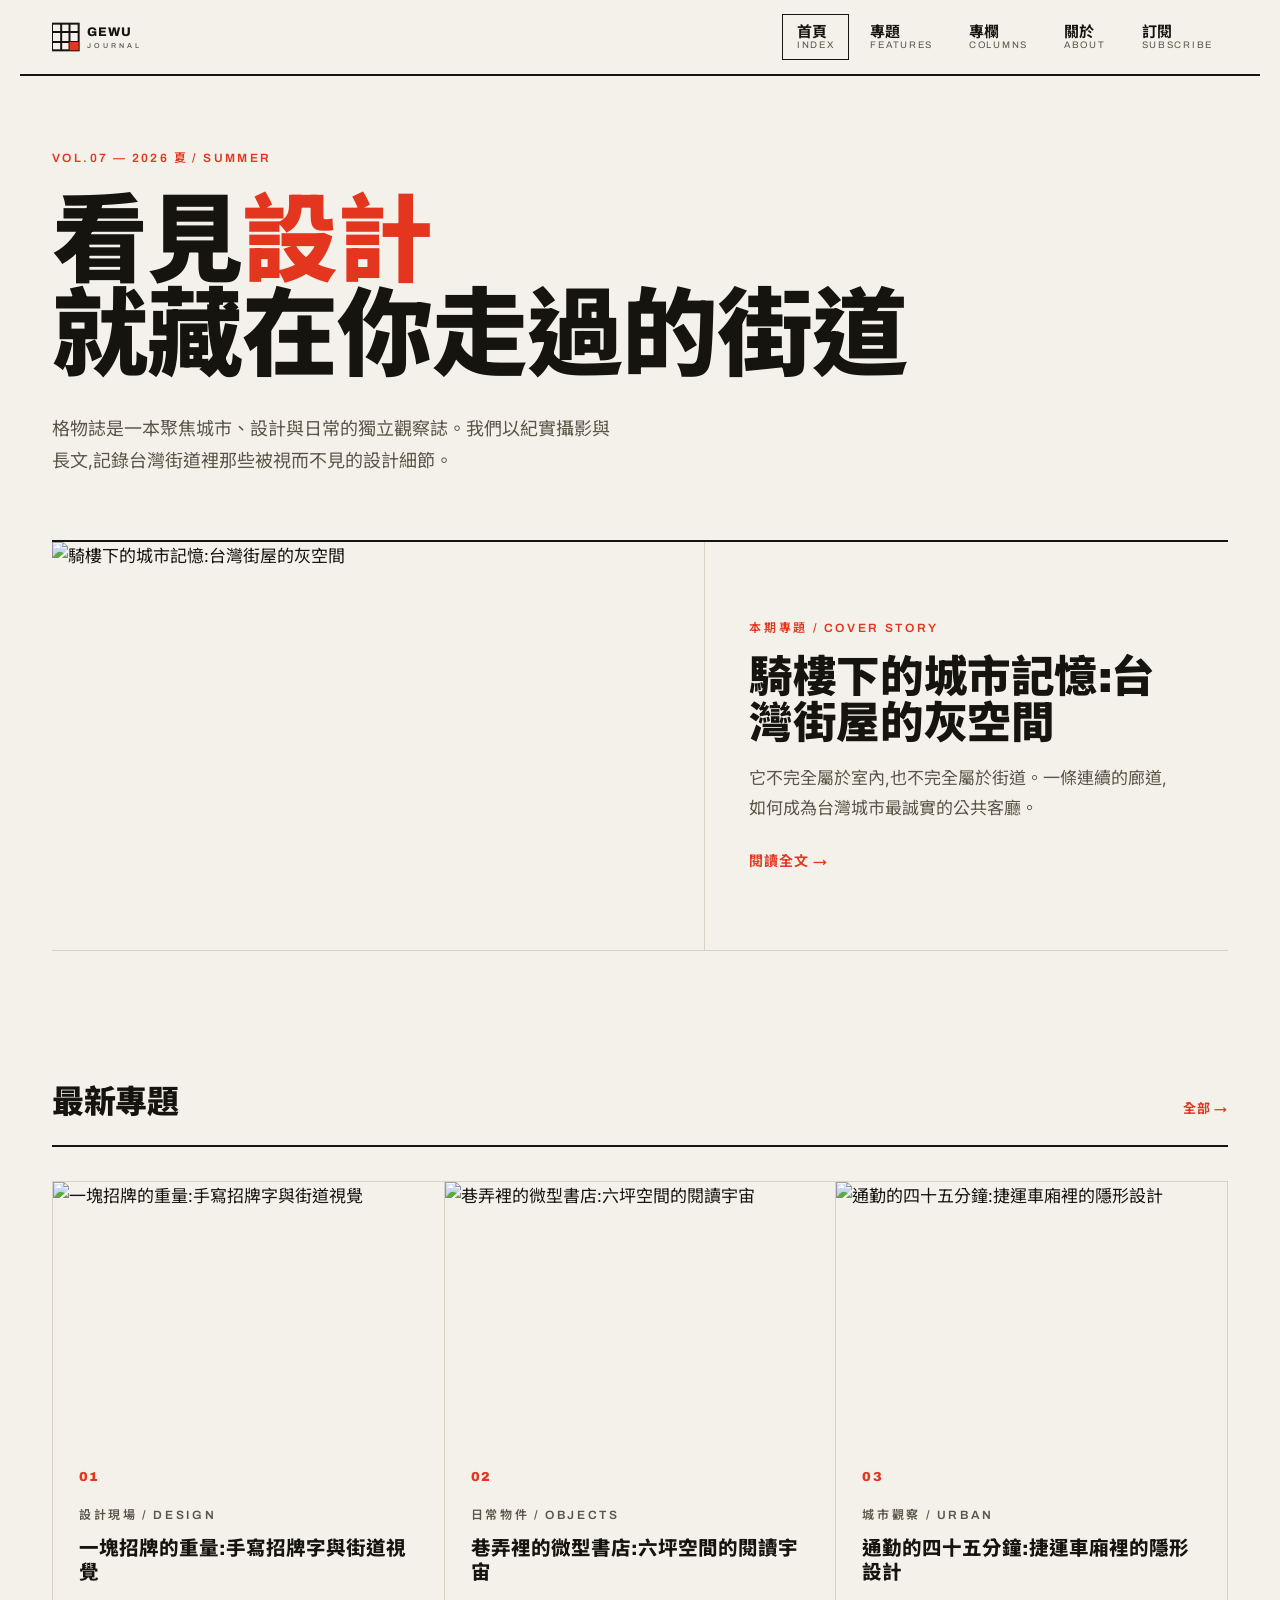
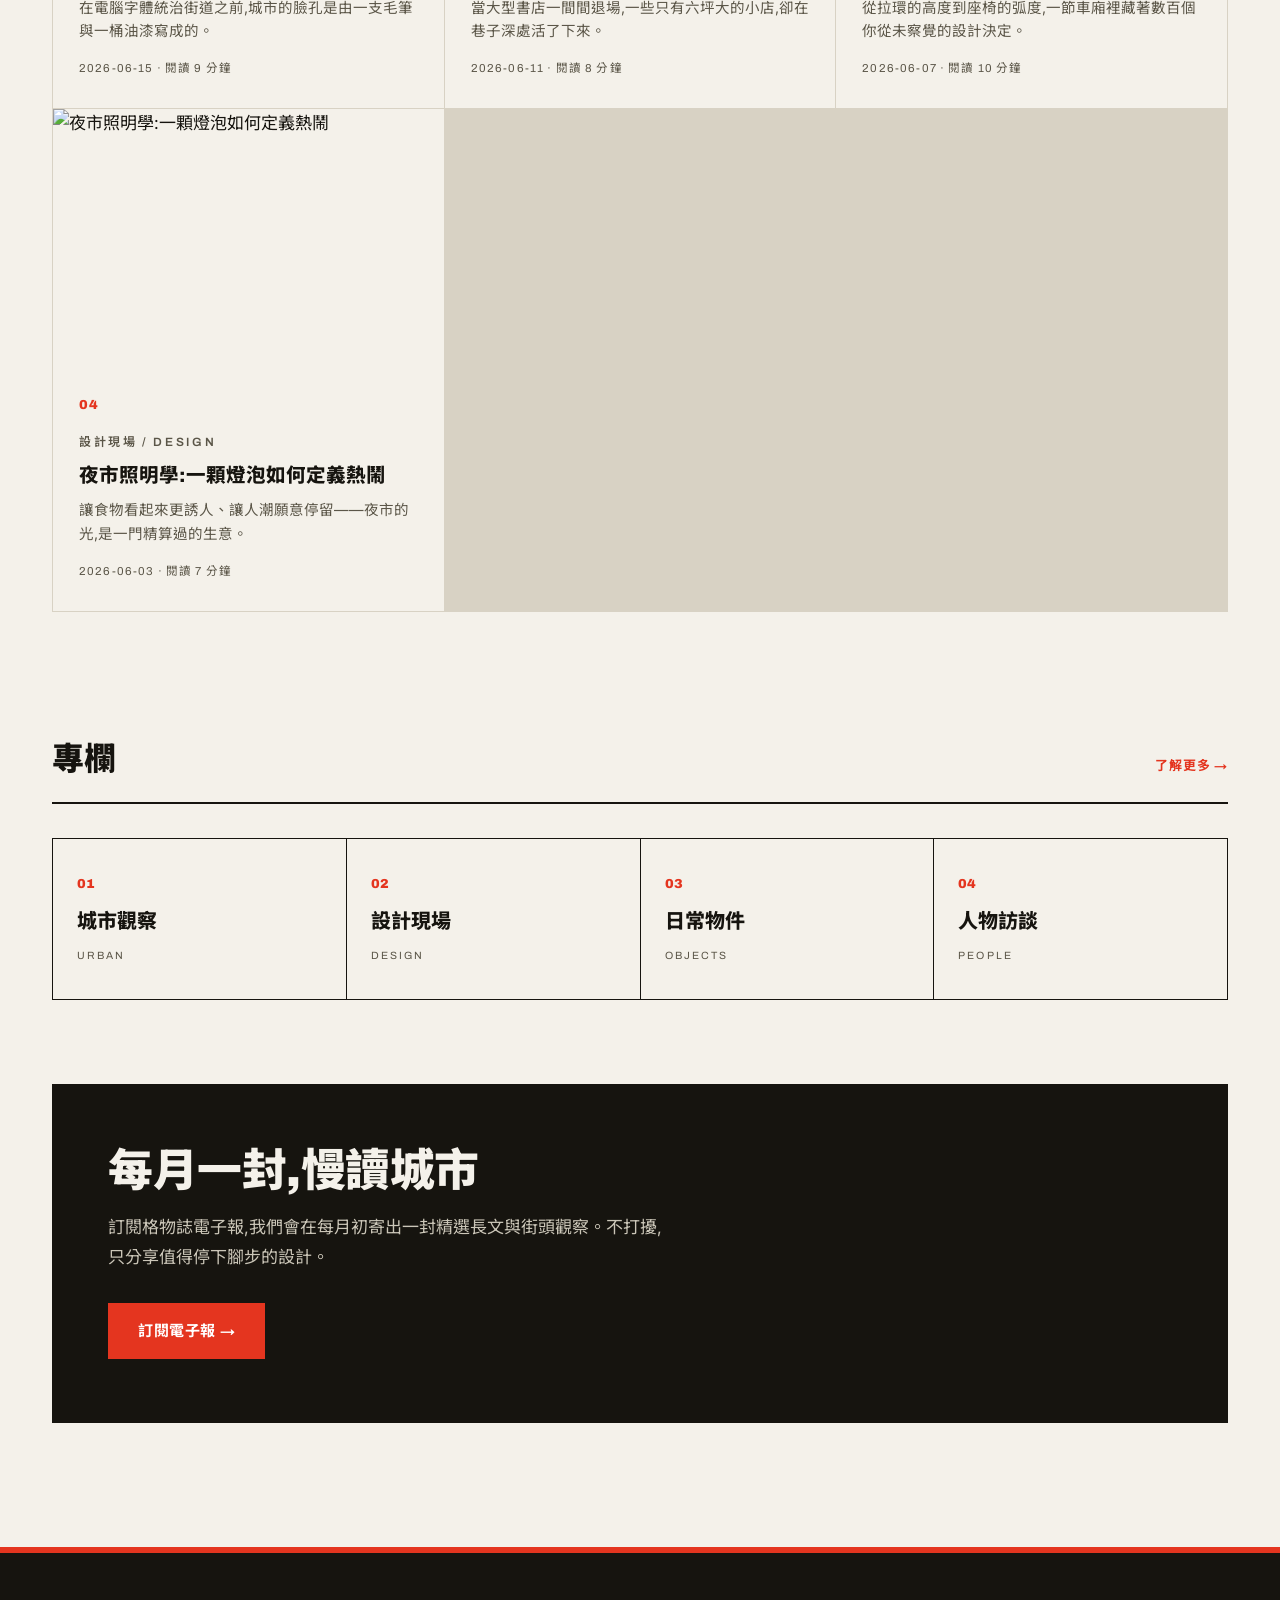
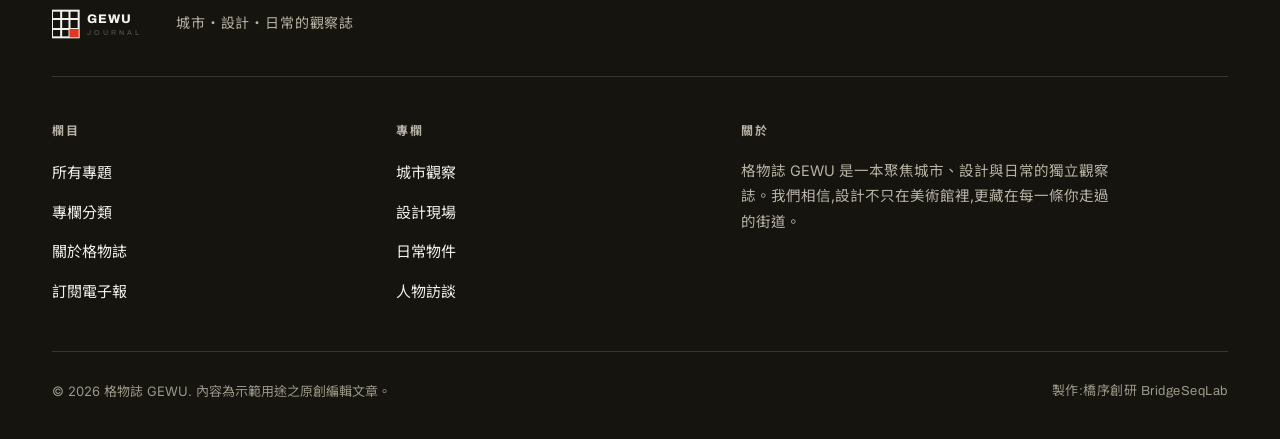
==== index.html @ 6f146cea "init: 格物誌 GEWU 預覽站 (Swiss editorial, 10 pages + SEO)" ====
<!DOCTYPE html>
<html lang="zh-Hant">
<head>
<meta charset="UTF-8">
<meta name="viewport" content="width=device-width, initial-scale=1">
<title>格物誌 GEWU — 城市・設計・日常的觀察誌</title>
<meta name="description" content="格物誌 GEWU 是一本聚焦城市、設計與日常的繁體中文獨立觀察誌,以紀實攝影與長文書寫,記錄台灣街道裡被忽略的設計細節。">
<meta name="keywords" content="格物誌,城市觀察,設計,獨立刊物,紀實攝影,台灣設計,日常美學,街道">
<meta name="author" content="格物誌 GEWU">
<link rel="canonical" href="https://izzo24.github.io/gewu-journal/">
<meta name="robots" content="index, follow">
<meta property="og:site_name" content="格物誌 GEWU">
<meta property="og:locale" content="zh_TW">
<meta property="og:type" content="website">
<meta property="og:title" content="格物誌 GEWU — 城市・設計・日常的觀察誌">
<meta property="og:description" content="格物誌 GEWU 是一本聚焦城市、設計與日常的繁體中文獨立觀察誌,以紀實攝影與長文書寫,記錄台灣街道裡被忽略的設計細節。">
<meta property="og:url" content="https://izzo24.github.io/gewu-journal/">
<meta property="og:image" content="https://izzo24.github.io/gewu-journal/images/hero-qilou.webp">
<meta name="twitter:card" content="summary_large_image">
<meta name="twitter:title" content="格物誌 GEWU — 城市・設計・日常的觀察誌">
<meta name="twitter:description" content="格物誌 GEWU 是一本聚焦城市、設計與日常的繁體中文獨立觀察誌,以紀實攝影與長文書寫,記錄台灣街道裡被忽略的設計細節。">
<meta name="twitter:image" content="https://izzo24.github.io/gewu-journal/images/hero-qilou.webp">
<meta name="theme-color" content="#16140F">
<link rel="icon" href="./images/favicon.svg" type="image/svg+xml">
<link rel="preconnect" href="https://fonts.googleapis.com">
<link rel="preconnect" href="https://fonts.gstatic.com" crossorigin>
<link href="https://fonts.googleapis.com/css2?family=Archivo:wght@400;500;600;800;900&family=Inter:wght@400;500;600&family=Noto+Sans+TC:wght@400;500;700;900&display=swap" rel="stylesheet">
<link rel="stylesheet" href="./css/style.css">
<script type="application/ld+json">{"@context": "https://schema.org", "@type": "NewsMediaOrganization", "name": "格物誌 GEWU", "url": "https://izzo24.github.io/gewu-journal/", "logo": "https://izzo24.github.io/gewu-journal/images/favicon.svg", "description": "格物誌 GEWU 是一本聚焦城市、設計與日常的繁體中文獨立觀察誌,以紀實攝影與長文書寫,記錄台灣街道裡被忽略的設計細節。", "inLanguage": "zh-Hant", "sameAs": []}</script>
<script type="application/ld+json">{"@context": "https://schema.org", "@type": "WebSite", "name": "格物誌 GEWU", "url": "https://izzo24.github.io/gewu-journal/", "inLanguage": "zh-Hant", "description": "格物誌 GEWU 是一本聚焦城市、設計與日常的繁體中文獨立觀察誌,以紀實攝影與長文書寫,記錄台灣街道裡被忽略的設計細節。", "publisher": {"@type": "Organization", "name": "格物誌 GEWU"}}</script>
</head>
<body>
<header class="site-head"><div class="wrap head-inner"><a class="brand" href="./index.html" aria-label="格物誌 GEWU 首頁"><svg class="logo-mark" viewBox="0 0 120 36" role="img" aria-label="格物誌 GEWU" xmlns="http://www.w3.org/2000/svg"><rect x="0" y="2" width="32" height="32" fill="none" stroke="currentColor" stroke-width="2.4"/><line x1="0" y1="12" x2="32" y2="12" stroke="currentColor" stroke-width="2.4"/><line x1="0" y1="24" x2="32" y2="24" stroke="currentColor" stroke-width="2.4"/><line x1="11" y1="2" x2="11" y2="34" stroke="currentColor" stroke-width="2.4"/><line x1="21" y1="2" x2="21" y2="34" stroke="currentColor" stroke-width="2.4"/><rect x="21" y="24" width="11" height="10" fill="var(--red)"/><text x="42" y="17" font-family="Archivo, sans-serif" font-weight="800" font-size="15" letter-spacing="1" fill="currentColor">GEWU</text><text x="42" y="31" font-family="Archivo, sans-serif" font-weight="500" font-size="8.5" letter-spacing="3.5" fill="var(--ink-soft)">JOURNAL</text></svg></a><button class="nav-toggle" aria-label="開啟選單" aria-expanded="false"><span></span><span></span><span></span></button><nav class="site-nav" aria-label="主選單"><ul><li><a href="./index.html" class="active"><span class="nav-zh">首頁</span><span class="nav-en">Index</span></a></li><li><a href="./articles.html"><span class="nav-zh">專題</span><span class="nav-en">Features</span></a></li><li><a href="./columns.html"><span class="nav-zh">專欄</span><span class="nav-en">Columns</span></a></li><li><a href="./about.html"><span class="nav-zh">關於</span><span class="nav-en">About</span></a></li><li><a href="./subscribe.html"><span class="nav-zh">訂閱</span><span class="nav-en">Subscribe</span></a></li></ul></nav></div><div class="head-rule"></div></header>
<main>
<section class="masthead wrap"><p class="issue">Vol.07 — 2026 夏 / SUMMER</p><h1 class="mast-title">看見<span class="hl">設計</span><br>就藏在你走過的街道</h1><p class="mast-lede">格物誌是一本聚焦城市、設計與日常的獨立觀察誌。我們以紀實攝影與長文,記錄台灣街道裡那些被視而不見的設計細節。</p></section>
<section class="feature wrap"><a class="feature-link" href="./article-qilou.html">
<div class="feature-media"><img src="./images/hero-qilou.webp" alt="騎樓下的城市記憶:台灣街屋的灰空間" width="1280" height="720"></div>
<div class="feature-text"><span class="kicker red">本期專題 / COVER STORY</span><h2 class="feature-title">騎樓下的城市記憶:台灣街屋的灰空間</h2><p class="feature-sub">它不完全屬於室內,也不完全屬於街道。一條連續的廊道,如何成為台灣城市最誠實的公共客廳。</p><span class="readmore">閱讀全文 →</span></div></a></section>
<section class="section wrap"><div class="section-head"><h2 class="sect-title">最新專題</h2><a class="sect-more" href="./articles.html">全部 →</a></div>
<div class="grid grid-3">
<article class="card"><a href="./article-signboard.html" class="card-link"><div class="card-media"><img src="./images/sign.webp" alt="一塊招牌的重量:手寫招牌字與街道視覺" loading="lazy" width="800" height="533"></div><div class="card-body"><span class="card-num">01</span><span class="kicker">設計現場 / DESIGN</span><h3 class="card-title">一塊招牌的重量:手寫招牌字與街道視覺</h3><p class="card-sub">在電腦字體統治街道之前,城市的臉孔是由一支毛筆與一桶油漆寫成的。</p><span class="card-meta">2026-06-15 · 閱讀 9 分鐘</span></div></a></article>
<article class="card"><a href="./article-bookstore.html" class="card-link"><div class="card-media"><img src="./images/bookstore.webp" alt="巷弄裡的微型書店:六坪空間的閱讀宇宙" loading="lazy" width="800" height="533"></div><div class="card-body"><span class="card-num">02</span><span class="kicker">日常物件 / OBJECTS</span><h3 class="card-title">巷弄裡的微型書店:六坪空間的閱讀宇宙</h3><p class="card-sub">當大型書店一間間退場,一些只有六坪大的小店,卻在巷子深處活了下來。</p><span class="card-meta">2026-06-11 · 閱讀 8 分鐘</span></div></a></article>
<article class="card"><a href="./article-metro.html" class="card-link"><div class="card-media"><img src="./images/metro.webp" alt="通勤的四十五分鐘:捷運車廂裡的隱形設計" loading="lazy" width="800" height="533"></div><div class="card-body"><span class="card-num">03</span><span class="kicker">城市觀察 / URBAN</span><h3 class="card-title">通勤的四十五分鐘:捷運車廂裡的隱形設計</h3><p class="card-sub">從拉環的高度到座椅的弧度,一節車廂裡藏著數百個你從未察覺的設計決定。</p><span class="card-meta">2026-06-07 · 閱讀 10 分鐘</span></div></a></article>
<article class="card"><a href="./article-nightmarket.html" class="card-link"><div class="card-media"><img src="./images/nightmarket.webp" alt="夜市照明學:一顆燈泡如何定義熱鬧" loading="lazy" width="800" height="533"></div><div class="card-body"><span class="card-num">04</span><span class="kicker">設計現場 / DESIGN</span><h3 class="card-title">夜市照明學:一顆燈泡如何定義熱鬧</h3><p class="card-sub">讓食物看起來更誘人、讓人潮願意停留——夜市的光,是一門精算過的生意。</p><span class="card-meta">2026-06-03 · 閱讀 7 分鐘</span></div></a></article>
</div></section>
<section class="section wrap colstrip"><div class="section-head"><h2 class="sect-title">專欄</h2><a class="sect-more" href="./columns.html">了解更多 →</a></div><div class="colstrip-grid"><a href="./columns.html#urban" class="colstrip-item"><span class="ci-num">01</span><span class="ci-zh">城市觀察</span><span class="ci-en">Urban</span></a><a href="./columns.html#design" class="colstrip-item"><span class="ci-num">02</span><span class="ci-zh">設計現場</span><span class="ci-en">Design</span></a><a href="./columns.html#objects" class="colstrip-item"><span class="ci-num">03</span><span class="ci-zh">日常物件</span><span class="ci-en">Objects</span></a><a href="./columns.html#people" class="colstrip-item"><span class="ci-num">04</span><span class="ci-zh">人物訪談</span><span class="ci-en">People</span></a></div></section>
<section class="cta wrap"><div class="cta-inner"><h2>每月一封,慢讀城市</h2><p>訂閱格物誌電子報,我們會在每月初寄出一封精選長文與街頭觀察。不打擾,只分享值得停下腳步的設計。</p><a class="btn" href="./subscribe.html">訂閱電子報 →</a></div></section>
</main>
<footer class="site-foot"><div class="foot-bar"></div><div class="wrap"><div class="foot-top"><a class="brand foot-brand" href="./index.html"><svg class="logo-mark foot-logo" viewBox="0 0 120 36" role="img" aria-label="格物誌 GEWU" xmlns="http://www.w3.org/2000/svg"><rect x="0" y="2" width="32" height="32" fill="none" stroke="currentColor" stroke-width="2.4"/><line x1="0" y1="12" x2="32" y2="12" stroke="currentColor" stroke-width="2.4"/><line x1="0" y1="24" x2="32" y2="24" stroke="currentColor" stroke-width="2.4"/><line x1="11" y1="2" x2="11" y2="34" stroke="currentColor" stroke-width="2.4"/><line x1="21" y1="2" x2="21" y2="34" stroke="currentColor" stroke-width="2.4"/><rect x="21" y="24" width="11" height="10" fill="var(--red)"/><text x="42" y="17" font-family="Archivo, sans-serif" font-weight="800" font-size="15" letter-spacing="1" fill="currentColor">GEWU</text><text x="42" y="31" font-family="Archivo, sans-serif" font-weight="500" font-size="8.5" letter-spacing="3.5" fill="var(--ink-soft)">JOURNAL</text></svg></a><p class="foot-tag">城市・設計・日常的觀察誌</p></div><div class="foot-grid">
    <div class="foot-col">
      <h3>欄目</h3>
      <ul><li><a href="./articles.html">所有專題</a></li><li><a href="./columns.html">專欄分類</a></li><li><a href="./about.html">關於格物誌</a></li><li><a href="./subscribe.html">訂閱電子報</a></li></ul>
    </div>
    <div class="foot-col">
      <h3>專欄</h3>
      <ul><li><a href="./columns.html#urban">城市觀察</a></li><li><a href="./columns.html#design">設計現場</a></li><li><a href="./columns.html#objects">日常物件</a></li><li><a href="./columns.html#people">人物訪談</a></li></ul>
    </div>
    <div class="foot-col foot-about">
      <h3>關於</h3>
      <p>格物誌 GEWU 是一本聚焦城市、設計與日常的獨立觀察誌。我們相信,設計不只在美術館裡,更藏在每一條你走過的街道。</p>
    </div>
    </div><div class="foot-bottom"><p>&copy; 2026 格物誌 GEWU. 內容為示範用途之原創編輯文章。</p><p class="credit">製作:橋序創研 BridgeSeqLab</p></div></div></footer>
<script src="./js/main.js"></script>
</body>
</html>
---- css/style.css ----
:root{
  --paper:#F4F1EA; --paper-2:#EAE5D8; --ink:#16140F; --ink-soft:#565145;
  --ink-mid:#5b5648; --line:#D8D2C4; --red:#E4351F;
  --font-display:'Archivo','Noto Sans TC',sans-serif;
  --font-body:'Inter','Noto Sans TC',sans-serif;
  --maxw:1240px; --narrow:760px;
}
*{box-sizing:border-box;margin:0;padding:0}
html{scroll-behavior:smooth}
body{background:var(--paper);color:var(--ink);font-family:var(--font-body);line-height:1.75;font-size:17px;-webkit-font-smoothing:antialiased;text-rendering:optimizeLegibility}
img{display:block;max-width:100%;height:auto}
a{color:inherit;text-decoration:none}
.wrap{max-width:var(--maxw);margin:0 auto;padding:0 32px}
.wrap-narrow{max-width:var(--narrow);margin:0 auto;padding:0 32px}

/* kicker / labels */
.kicker{display:inline-block;font-family:var(--font-display);font-weight:600;font-size:12px;letter-spacing:.22em;color:var(--ink-mid);text-transform:uppercase}
.kicker.red{color:var(--red)}
.hl{color:var(--red)}

/* header */
.site-head{position:sticky;top:0;z-index:50;background:var(--paper);}
.head-inner{display:flex;align-items:center;justify-content:space-between;height:74px}
.head-rule{height:2px;background:var(--ink);max-width:var(--maxw);margin:0 auto}
.logo-mark{height:30px;width:auto;color:var(--ink)}
.brand{display:flex;align-items:center}
.site-nav ul{display:flex;list-style:none;gap:6px}
.site-nav a{display:flex;flex-direction:column;line-height:1.15;padding:8px 14px;border:1px solid transparent;transition:.18s}
.nav-zh{font-weight:700;font-size:15px}
.nav-en{font-family:var(--font-display);font-size:9.5px;letter-spacing:.18em;color:var(--ink-mid);text-transform:uppercase}
.site-nav a:hover{background:var(--ink);color:var(--paper)}
.site-nav a:hover .nav-en{color:var(--paper)}
.site-nav a.active{border-color:var(--ink)}
.nav-toggle{display:none;flex-direction:column;gap:5px;background:none;border:0;cursor:pointer;padding:8px}
.nav-toggle span{display:block;width:26px;height:2px;background:var(--ink);transition:.25s}

/* masthead */
.masthead{padding:72px 32px 40px}
.issue{font-family:var(--font-display);font-weight:600;letter-spacing:.2em;font-size:12px;color:var(--red);text-transform:uppercase;margin-bottom:26px}
.mast-title{font-family:var(--font-display);font-weight:900;font-size:clamp(2.6rem,8vw,6rem);line-height:.98;letter-spacing:-.01em}
.mast-lede{max-width:560px;margin-top:30px;font-size:18px;color:var(--ink-mid)}

/* feature */
.feature{padding:24px 32px 64px}
.feature-link{display:grid;grid-template-columns:1.25fr 1fr;gap:0;border-top:2px solid var(--ink);border-bottom:1px solid var(--line)}
.feature-media{overflow:hidden;border-right:1px solid var(--line)}
.feature-media img{width:100%;height:100%;object-fit:cover;aspect-ratio:16/10;transition:transform .6s ease}
.feature-link:hover .feature-media img{transform:scale(1.03)}
.feature-text{padding:40px 44px;display:flex;flex-direction:column;justify-content:center}
.feature-title{font-family:var(--font-display);font-weight:900;font-size:clamp(1.8rem,3.4vw,2.9rem);line-height:1.05;margin:16px 0 18px;letter-spacing:-.01em}
.feature-sub{color:var(--ink-mid);font-size:17px}
.readmore{margin-top:26px;font-family:var(--font-display);font-weight:700;font-size:14px;letter-spacing:.06em;color:var(--red)}

/* sections */
.section{padding:60px 32px}
.section-head{display:flex;align-items:baseline;justify-content:space-between;border-bottom:2px solid var(--ink);padding-bottom:14px;margin-bottom:34px}
.sect-title{font-family:var(--font-display);font-weight:900;font-size:clamp(1.4rem,2.6vw,2rem);letter-spacing:-.01em}
.sect-more{font-family:var(--font-display);font-weight:700;font-size:13px;letter-spacing:.06em;color:var(--red)}

/* grids */
.grid{display:grid;gap:1px;background:var(--line);border:1px solid var(--line)}
.grid-3{grid-template-columns:repeat(3,1fr)}
.grid-2{grid-template-columns:repeat(2,1fr)}
.card{background:var(--paper)}
.card-link{display:block;height:100%;transition:background .2s}
.card-link:hover{background:var(--paper-2)}
.card-media{overflow:hidden}
.card-media img{width:100%;aspect-ratio:3/2;object-fit:cover;transition:transform .5s ease}
.card-link:hover .card-media img{transform:scale(1.04)}
.card-body{padding:24px 26px 30px;position:relative}
.card-num{font-family:var(--font-display);font-weight:900;font-size:13px;color:var(--red);letter-spacing:.1em;display:block;margin-bottom:10px}
.card-title{font-family:var(--font-display);font-weight:800;font-size:1.22rem;line-height:1.25;margin:8px 0 10px}
.card-sub{color:var(--ink-mid);font-size:14.5px;line-height:1.6}
.card-meta{display:block;margin-top:16px;font-family:var(--font-display);font-size:11.5px;letter-spacing:.1em;color:var(--ink-mid);text-transform:uppercase}

/* column strip on home */
.colstrip-grid{display:grid;grid-template-columns:repeat(4,1fr);gap:1px;background:var(--ink);border:1px solid var(--ink)}
.colstrip-item{background:var(--paper);padding:34px 24px;display:flex;flex-direction:column;gap:8px;transition:.2s}
.colstrip-item:hover{background:var(--ink);color:var(--paper)}
.ci-num{font-family:var(--font-display);font-weight:900;font-size:13px;color:var(--red)}
.ci-zh{font-family:var(--font-display);font-weight:800;font-size:1.25rem}
.ci-en{font-family:var(--font-display);font-size:10.5px;letter-spacing:.2em;text-transform:uppercase;color:var(--ink-mid)}
.colstrip-item:hover .ci-en{color:var(--paper)}

/* cta */
.cta{padding:24px 32px 84px}
.cta-inner{background:var(--ink);color:var(--paper);padding:64px 56px;border-radius:0}
.cta-inner h2{font-family:var(--font-display);font-weight:900;font-size:clamp(1.8rem,4vw,2.8rem);letter-spacing:-.01em;line-height:1.05}
.cta-inner p{max-width:560px;margin:18px 0 30px;color:#cbc6b8}
.btn{display:inline-block;background:var(--red);color:#fff;font-family:var(--font-display);font-weight:700;font-size:15px;letter-spacing:.04em;padding:15px 30px;border:0;cursor:pointer;transition:.2s}
.btn:hover{background:#fff;color:var(--ink)}

/* page head */
.page-head{padding:64px 32px 40px;border-bottom:2px solid var(--ink)}
.crumb{font-family:var(--font-display);font-size:12.5px;letter-spacing:.1em;color:var(--ink-mid);text-transform:uppercase;margin-bottom:24px}
.crumb a:hover{color:var(--red)}
.page-title{font-family:var(--font-display);font-weight:900;font-size:clamp(2.2rem,6vw,4rem);line-height:1;letter-spacing:-.01em}
.page-lede{max-width:620px;margin-top:24px;color:var(--ink-mid);font-size:18px}

/* columns page */
.col-list{padding-top:20px}
.col-row{display:grid;grid-template-columns:120px 1fr;gap:30px;padding:46px 0;border-bottom:1px solid var(--line)}
.col-num{font-family:var(--font-display);font-weight:900;font-size:3.4rem;color:var(--red);line-height:1}
.col-en{font-family:var(--font-display);font-size:11px;letter-spacing:.22em;text-transform:uppercase;color:var(--ink-mid)}
.col-zh{font-family:var(--font-display);font-weight:900;font-size:1.9rem;margin:6px 0 12px}
.col-info p{max-width:620px;color:var(--ink-mid)}
.col-rel{margin-top:18px}
.rel-label{font-family:var(--font-display);font-size:11px;letter-spacing:.16em;text-transform:uppercase;color:var(--red)}
.col-rel ul{list-style:none;margin-top:8px;display:flex;flex-wrap:wrap;gap:8px}
.col-rel li{border:1px solid var(--line);padding:6px 12px;font-size:13.5px}

/* about */
.prose-wrap{display:grid;grid-template-columns:1fr 280px;gap:60px;align-items:start}
.prose h2{font-family:var(--font-display);font-weight:800;font-size:1.5rem;margin:36px 0 14px;letter-spacing:-.01em}
.prose h2:first-child{margin-top:0}
.prose p{margin-bottom:18px;color:#3c382f}
.about-side{border-top:2px solid var(--ink);position:sticky;top:100px}
.fact{padding:24px 0;border-bottom:1px solid var(--line)}
.fact-num{display:block;font-family:var(--font-display);font-weight:900;font-size:2.4rem;color:var(--red);line-height:1}
.fact-label{font-family:var(--font-display);font-size:11px;letter-spacing:.16em;text-transform:uppercase;color:var(--ink-mid);margin-top:6px;display:block}

/* subscribe */
.sub-wrap{display:grid;grid-template-columns:1.1fr 1fr;gap:60px;align-items:start}
.sub-form{display:flex;flex-direction:column;gap:22px}
.field{display:flex;flex-direction:column;gap:8px}
.field label{font-family:var(--font-display);font-weight:600;font-size:13px;letter-spacing:.08em;text-transform:uppercase}
.req{color:var(--red)}
.field input,.field select{font-family:var(--font-body);font-size:16px;padding:14px 16px;border:1.5px solid var(--ink);background:var(--paper);color:var(--ink)}
.field input:focus,.field select:focus{outline:2px solid var(--red);outline-offset:1px}
.form-note{font-size:13px;color:var(--ink-mid)}
.sub-side{border-top:2px solid var(--ink);padding-top:24px}
.sub-side h2{font-family:var(--font-display);font-weight:800;font-size:1.3rem;margin-bottom:16px}
.ticks{list-style:none;display:flex;flex-direction:column;gap:12px}
.ticks li{position:relative;padding-left:26px;color:#3c382f}
.ticks li::before{content:"";position:absolute;left:0;top:9px;width:12px;height:12px;background:var(--red)}
.sub-promise{margin-top:22px;font-size:13.5px;color:var(--ink-mid)}

/* article post */
.post-head{padding:60px 32px 32px}
.post-head .crumb{margin-bottom:22px}
.post-title{font-family:var(--font-display);font-weight:900;font-size:clamp(2rem,5vw,3.4rem);line-height:1.04;letter-spacing:-.01em;margin:14px 0 18px}
.post-sub{font-size:19px;color:var(--ink-mid);max-width:660px}
.post-meta{display:flex;align-items:center;gap:14px;margin-top:24px;font-family:var(--font-display);font-size:12px;letter-spacing:.1em;text-transform:uppercase;color:var(--ink-mid)}
.dot{width:4px;height:4px;background:var(--red);border-radius:50%}
.post-hero{padding:24px 32px 8px}
.post-hero img{width:100%;aspect-ratio:3/2;object-fit:cover;border-top:2px solid var(--ink)}
.post-hero figcaption{font-size:12.5px;color:var(--ink-mid);margin-top:10px;font-family:var(--font-display);letter-spacing:.04em}
.post-body{padding:36px 32px 40px;font-size:18px}
.post-body h2{font-family:var(--font-display);font-weight:800;font-size:1.5rem;margin:38px 0 14px;letter-spacing:-.01em}
.post-body p{margin-bottom:22px;color:#312e26}
.post-body p:first-child::first-letter{font-family:var(--font-display);font-weight:900;font-size:3.4em;float:left;line-height:.82;padding:6px 12px 0 0;color:var(--red)}
.post-credit{font-size:13px;color:var(--ink-mid);border-top:1px solid var(--line);padding-top:18px;margin-top:10px}

/* 404 */
.notfound{padding:120px 32px;text-align:center}
.nf-code{font-family:var(--font-display);font-weight:900;font-size:clamp(5rem,18vw,12rem);color:var(--red);line-height:.9;display:block}
.notfound h1{font-family:var(--font-display);font-weight:900;font-size:2rem;margin:10px 0 14px}
.notfound p{color:var(--ink-mid);max-width:440px;margin:0 auto 30px}

/* footer */
.site-foot{margin-top:40px;background:var(--ink);color:var(--paper)}
.foot-bar{height:6px;background:var(--red)}
.site-foot .wrap{padding-top:56px;padding-bottom:36px}
.foot-top{display:flex;align-items:center;gap:24px;flex-wrap:wrap;padding-bottom:36px;border-bottom:1px solid #34302600}
.foot-logo{height:30px;color:var(--paper)}
.foot-tag{font-family:var(--font-display);letter-spacing:.06em;color:#b7b2a4;font-size:14px}
.foot-grid{display:grid;grid-template-columns:1fr 1fr 1.6fr;gap:40px;padding:44px 0;border-top:1px solid #3a362b}
.foot-col h3{font-family:var(--font-display);font-weight:700;font-size:12px;letter-spacing:.16em;text-transform:uppercase;color:#b7b2a4;margin-bottom:16px}
.foot-col ul{list-style:none;display:flex;flex-direction:column;gap:10px}
.foot-col a{color:var(--paper);font-size:15px}
.foot-col a:hover{color:var(--red)}
.foot-about p{color:#b7b2a4;font-size:14.5px;max-width:380px}
.foot-bottom{display:flex;justify-content:space-between;flex-wrap:wrap;gap:10px;padding-top:28px;border-top:1px solid #3a362b;font-size:13px;color:#9b9789}
.credit{font-family:var(--font-display);letter-spacing:.04em}

/* responsive */
@media(max-width:880px){
  .feature-link{grid-template-columns:1fr}
  .feature-media{border-right:0;border-bottom:1px solid var(--line)}
  .grid-3{grid-template-columns:1fr 1fr}
  .colstrip-grid{grid-template-columns:1fr 1fr}
  .prose-wrap,.sub-wrap{grid-template-columns:1fr;gap:40px}
  .about-side{position:static}
}
@media(max-width:680px){
  body{font-size:16px}
  .wrap,.wrap-narrow{padding:0 20px}
  .nav-toggle{display:flex}
  .site-nav{position:absolute;top:74px;left:0;right:0;background:var(--paper);border-bottom:2px solid var(--ink);max-height:0;overflow:hidden;transition:max-height .3s ease}
  .site-nav.open{max-height:420px}
  .site-nav ul{flex-direction:column;gap:0;padding:8px 20px 16px}
  .site-nav a{flex-direction:row;justify-content:space-between;padding:14px 6px;border-bottom:1px solid var(--line)}
  .site-nav a:hover{background:none;color:var(--red)}
  .grid-3,.grid-2{grid-template-columns:1fr}
  .colstrip-grid{grid-template-columns:1fr}
  .col-row{grid-template-columns:1fr;gap:10px}
  .cta-inner{padding:44px 28px}
  .feature-text{padding:30px 26px}
  .foot-grid{grid-template-columns:1fr;gap:30px}
  .foot-bottom{flex-direction:column}
}
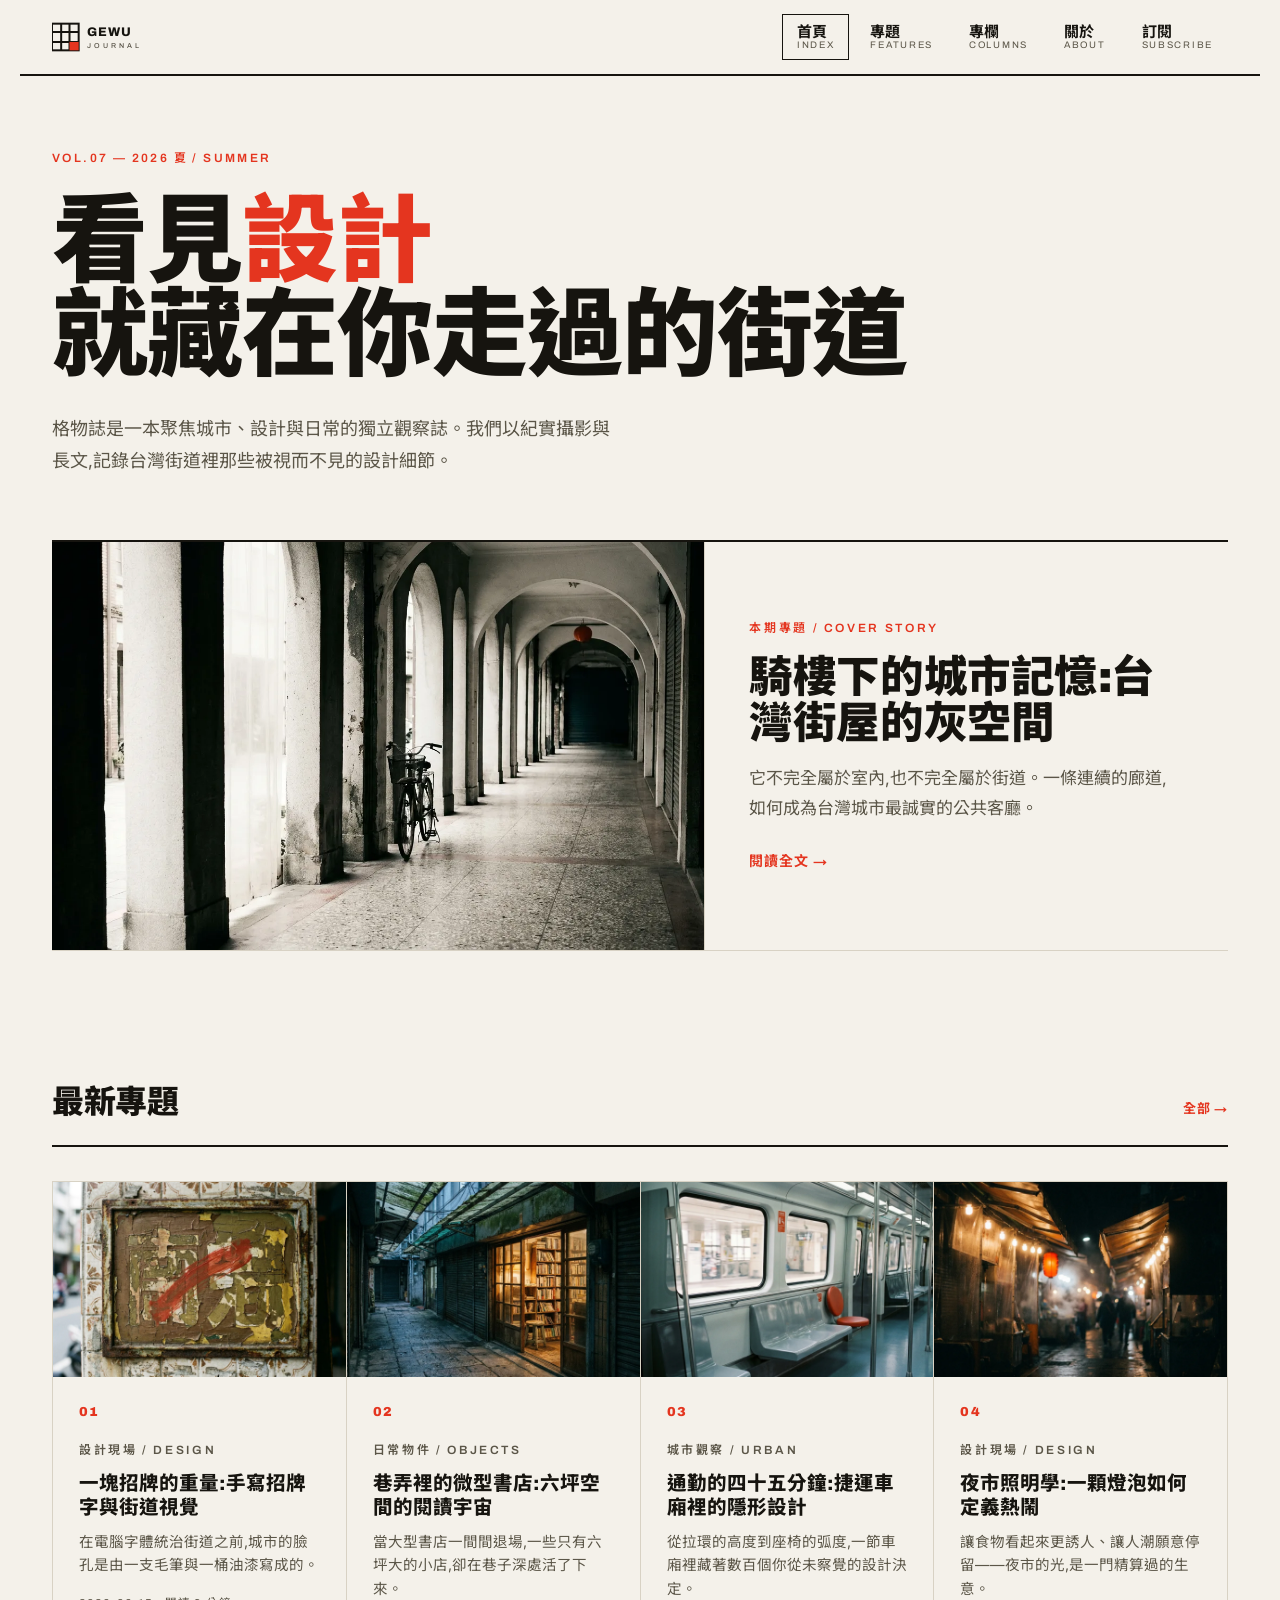
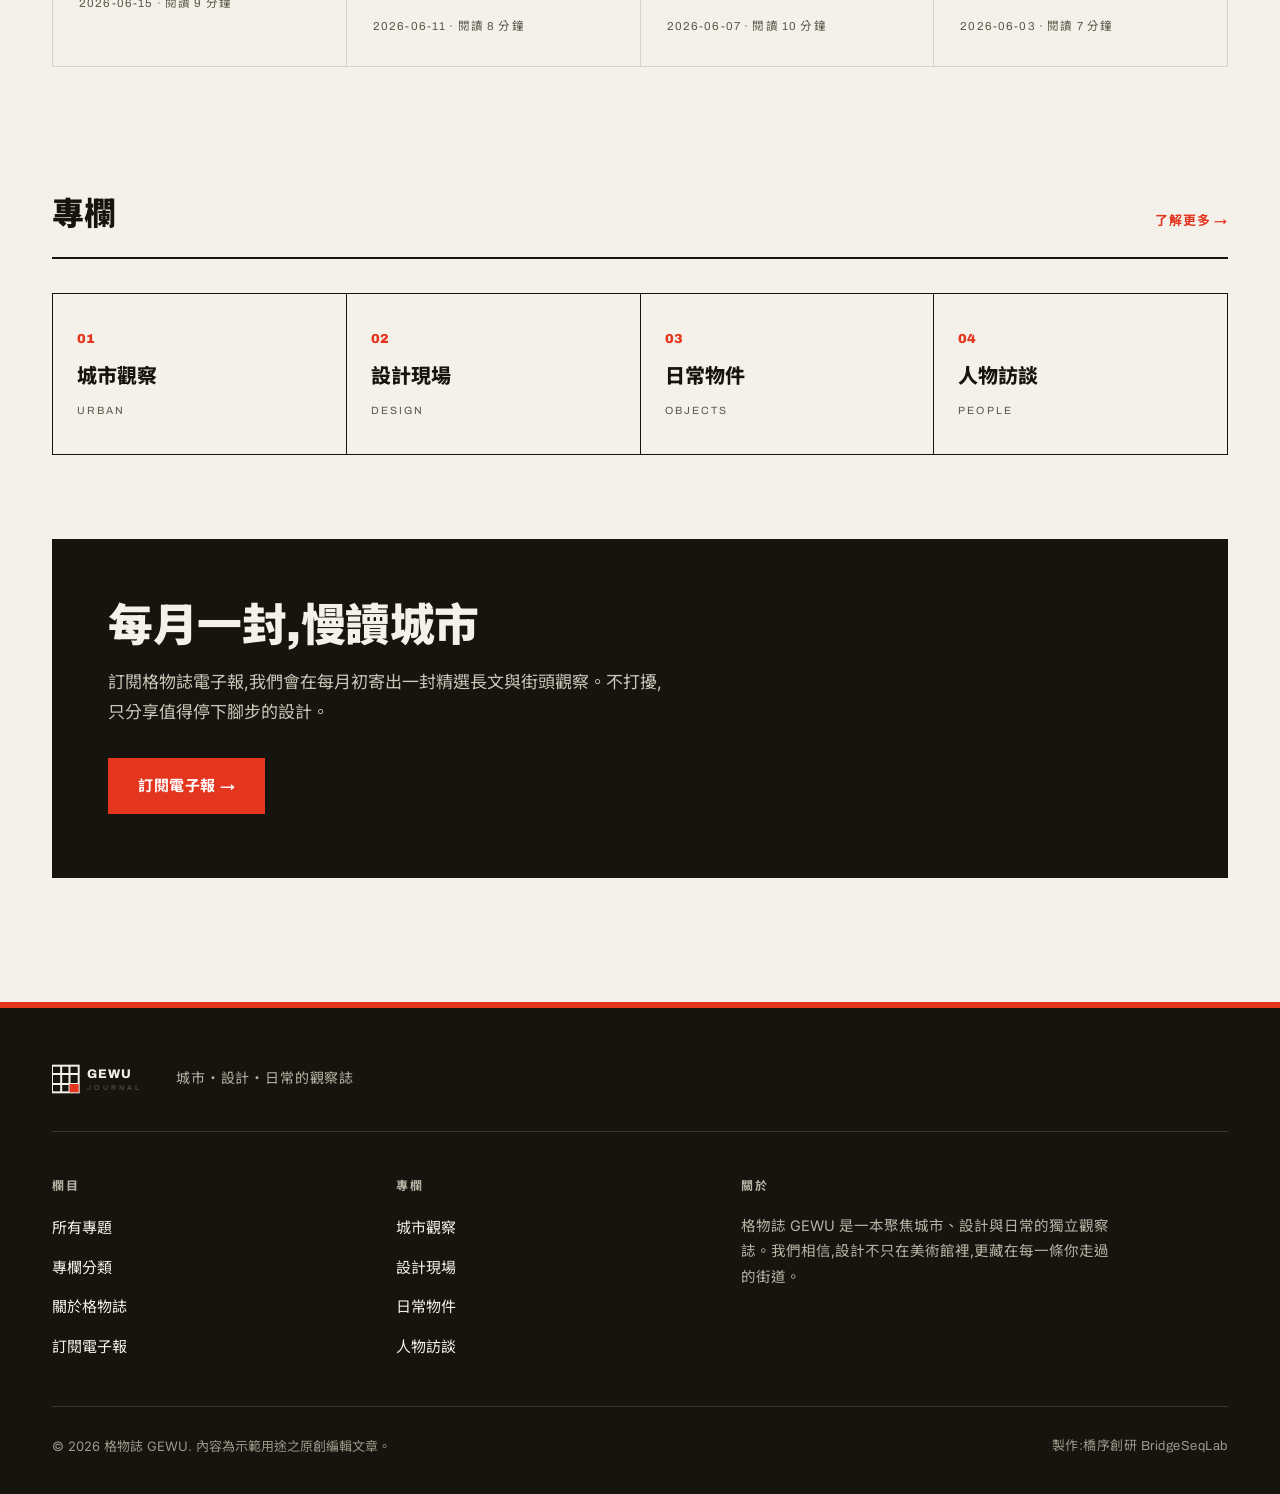
==== commit a2374f3d: "fix: 首頁「最新專題」改四欄,消除單篇留下的空白格 4 篇文章放在三欄網格時第二列只有一篇,右側留下兩個空格。 新增 .grid-4 並改用,4 篇剛好排滿一列;含平板 2 欄、手機 1 欄 RW" ====
--- a/index.html
+++ b/index.html
@@ -37,7 +37,7 @@
 <div class="feature-media"><img src="./images/hero-qilou.webp" alt="騎樓下的城市記憶:台灣街屋的灰空間" width="1280" height="720"></div>
 <div class="feature-text"><span class="kicker red">本期專題 / COVER STORY</span><h2 class="feature-title">騎樓下的城市記憶:台灣街屋的灰空間</h2><p class="feature-sub">它不完全屬於室內,也不完全屬於街道。一條連續的廊道,如何成為台灣城市最誠實的公共客廳。</p><span class="readmore">閱讀全文 →</span></div></a></section>
 <section class="section wrap"><div class="section-head"><h2 class="sect-title">最新專題</h2><a class="sect-more" href="./articles.html">全部 →</a></div>
-<div class="grid grid-3">
+<div class="grid grid-4">
 <article class="card"><a href="./article-signboard.html" class="card-link"><div class="card-media"><img src="./images/sign.webp" alt="一塊招牌的重量:手寫招牌字與街道視覺" loading="lazy" width="800" height="533"></div><div class="card-body"><span class="card-num">01</span><span class="kicker">設計現場 / DESIGN</span><h3 class="card-title">一塊招牌的重量:手寫招牌字與街道視覺</h3><p class="card-sub">在電腦字體統治街道之前,城市的臉孔是由一支毛筆與一桶油漆寫成的。</p><span class="card-meta">2026-06-15 · 閱讀 9 分鐘</span></div></a></article>
 <article class="card"><a href="./article-bookstore.html" class="card-link"><div class="card-media"><img src="./images/bookstore.webp" alt="巷弄裡的微型書店:六坪空間的閱讀宇宙" loading="lazy" width="800" height="533"></div><div class="card-body"><span class="card-num">02</span><span class="kicker">日常物件 / OBJECTS</span><h3 class="card-title">巷弄裡的微型書店:六坪空間的閱讀宇宙</h3><p class="card-sub">當大型書店一間間退場,一些只有六坪大的小店,卻在巷子深處活了下來。</p><span class="card-meta">2026-06-11 · 閱讀 8 分鐘</span></div></a></article>
 <article class="card"><a href="./article-metro.html" class="card-link"><div class="card-media"><img src="./images/metro.webp" alt="通勤的四十五分鐘:捷運車廂裡的隱形設計" loading="lazy" width="800" height="533"></div><div class="card-body"><span class="card-num">03</span><span class="kicker">城市觀察 / URBAN</span><h3 class="card-title">通勤的四十五分鐘:捷運車廂裡的隱形設計</h3><p class="card-sub">從拉環的高度到座椅的弧度,一節車廂裡藏著數百個你從未察覺的設計決定。</p><span class="card-meta">2026-06-07 · 閱讀 10 分鐘</span></div></a></article>
--- a/css/style.css
+++ b/css/style.css
@@ -60,6 +60,7 @@
 /* grids */
 .grid{display:grid;gap:1px;background:var(--line);border:1px solid var(--line)}
 .grid-3{grid-template-columns:repeat(3,1fr)}
+.grid-4{grid-template-columns:repeat(4,1fr)}
 .grid-2{grid-template-columns:repeat(2,1fr)}
 .card{background:var(--paper)}
 .card-link{display:block;height:100%;transition:background .2s}
@@ -177,7 +178,7 @@
 @media(max-width:880px){
   .feature-link{grid-template-columns:1fr}
   .feature-media{border-right:0;border-bottom:1px solid var(--line)}
-  .grid-3{grid-template-columns:1fr 1fr}
+  .grid-3,.grid-4{grid-template-columns:1fr 1fr}
   .colstrip-grid{grid-template-columns:1fr 1fr}
   .prose-wrap,.sub-wrap{grid-template-columns:1fr;gap:40px}
   .about-side{position:static}
@@ -191,7 +192,7 @@
   .site-nav ul{flex-direction:column;gap:0;padding:8px 20px 16px}
   .site-nav a{flex-direction:row;justify-content:space-between;padding:14px 6px;border-bottom:1px solid var(--line)}
   .site-nav a:hover{background:none;color:var(--red)}
-  .grid-3,.grid-2{grid-template-columns:1fr}
+  .grid-3,.grid-4,.grid-2{grid-template-columns:1fr}
   .colstrip-grid{grid-template-columns:1fr}
   .col-row{grid-template-columns:1fr;gap:10px}
   .cta-inner{padding:44px 28px}
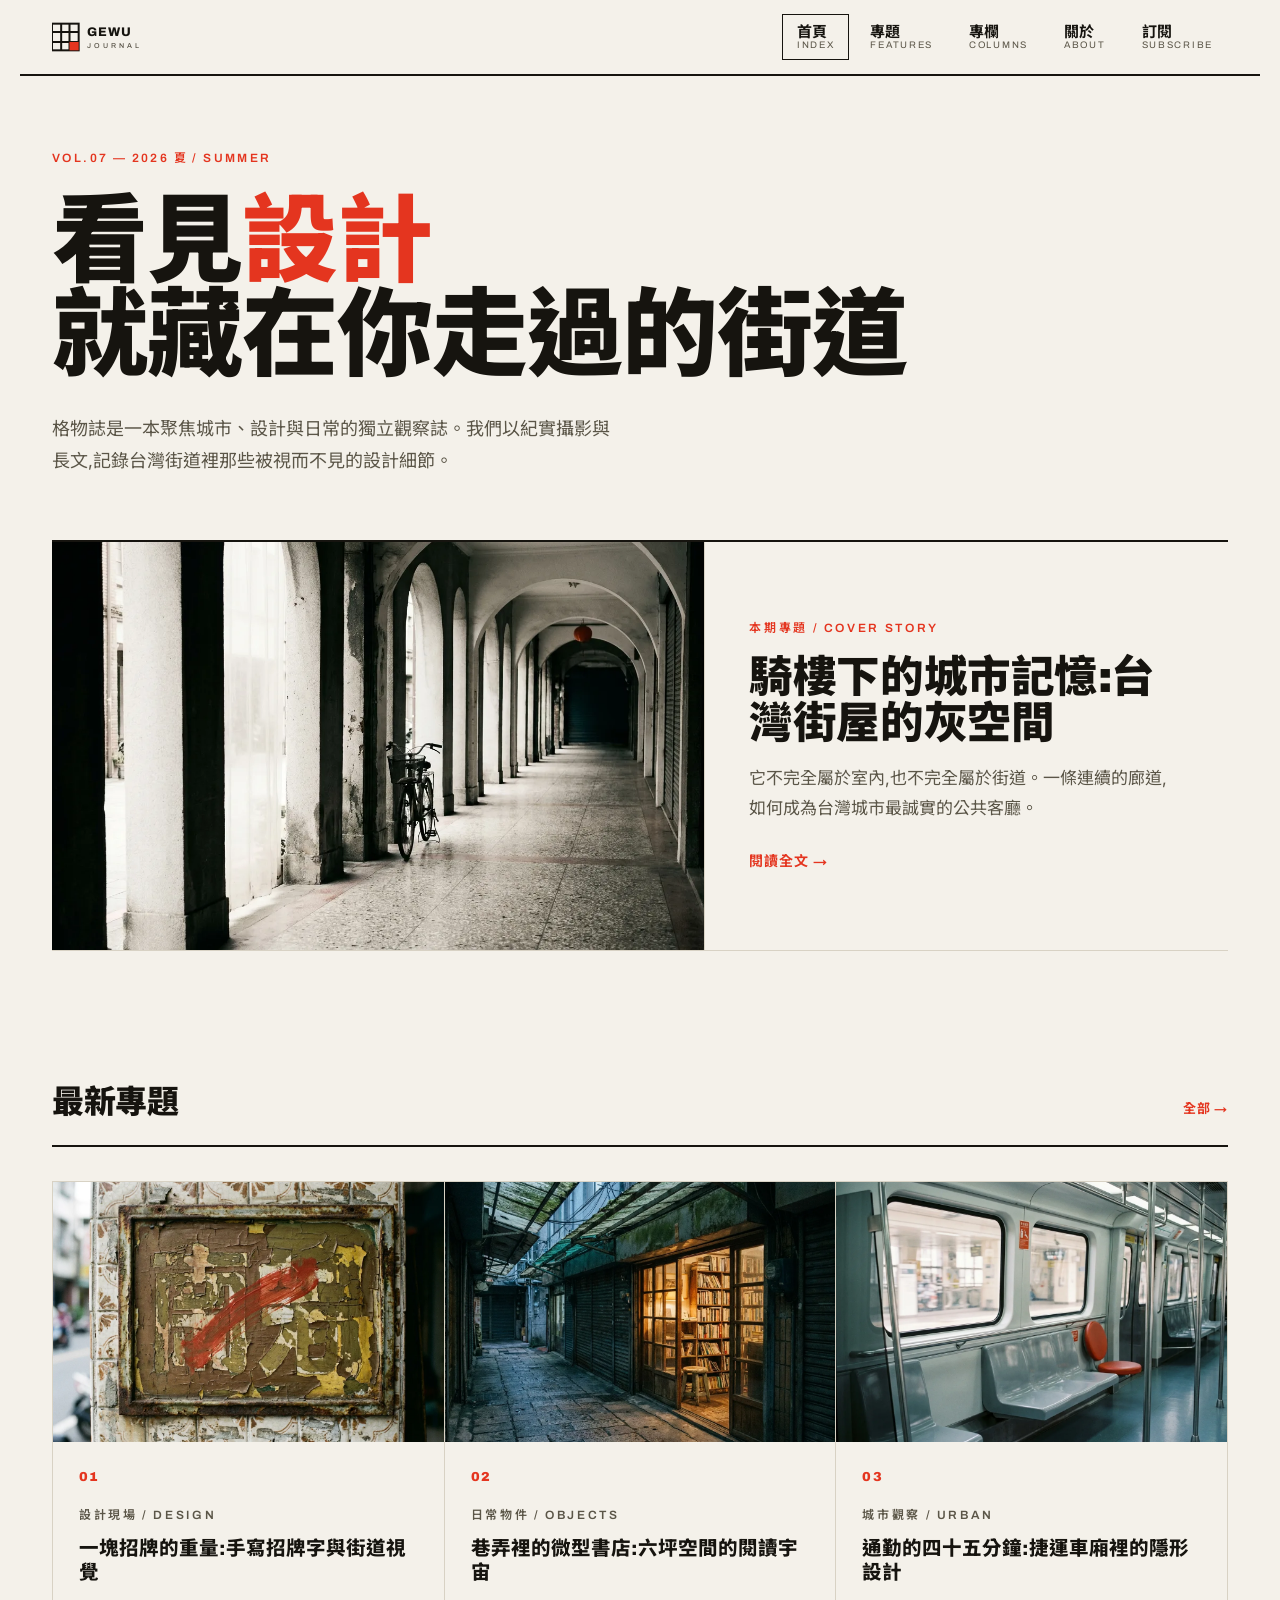
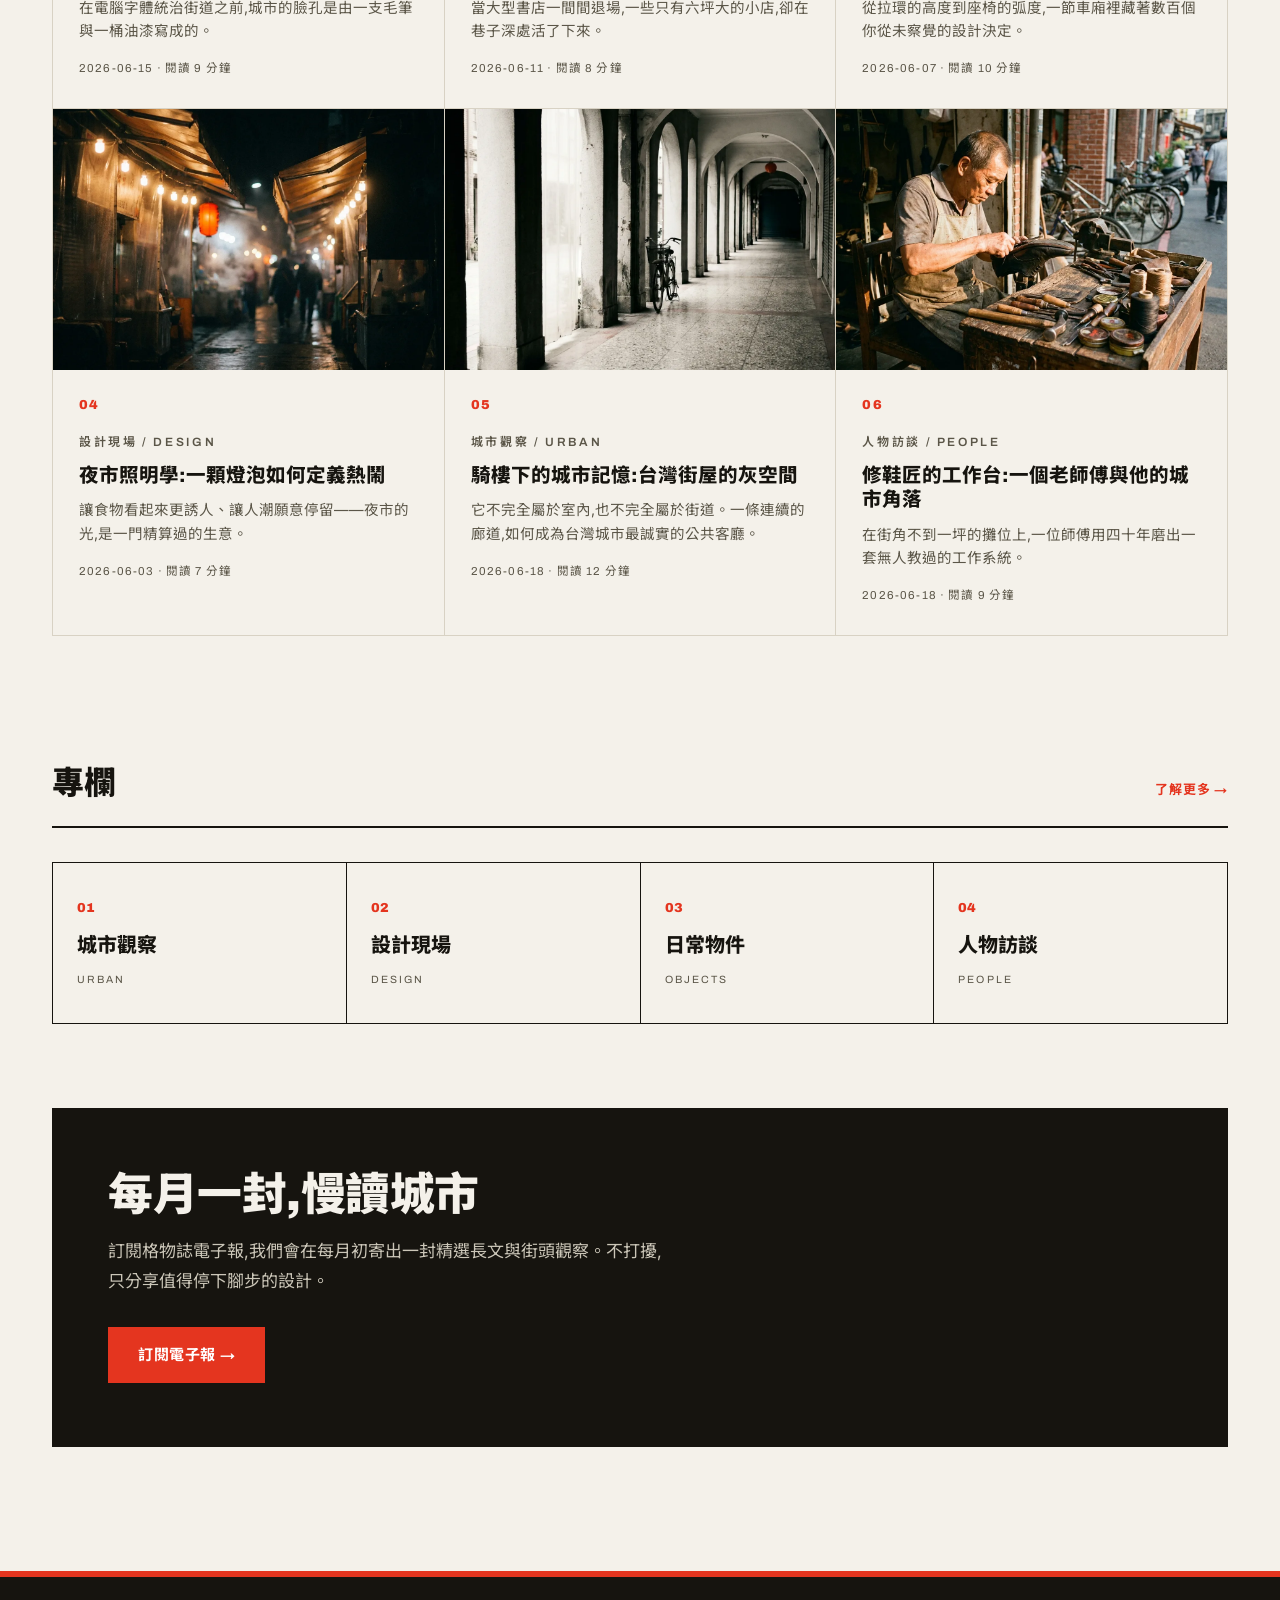
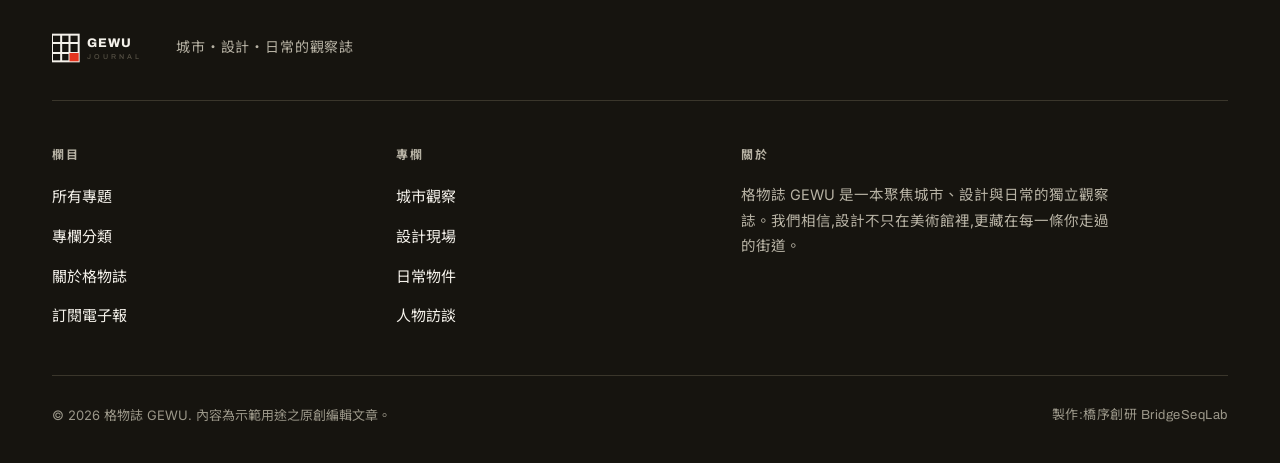
==== commit 53f40d67: "feat: 新增「修鞋匠的工作台」人物訪談,首頁專題補滿六篇 - 首頁「最新專題」改回三欄,放滿 6 篇(3×2),消除空白格 - 新增 article-cobbler.html(人物訪談/PEOPL" ====
--- a/index.html
+++ b/index.html
@@ -37,11 +37,13 @@
 <div class="feature-media"><img src="./images/hero-qilou.webp" alt="騎樓下的城市記憶:台灣街屋的灰空間" width="1280" height="720"></div>
 <div class="feature-text"><span class="kicker red">本期專題 / COVER STORY</span><h2 class="feature-title">騎樓下的城市記憶:台灣街屋的灰空間</h2><p class="feature-sub">它不完全屬於室內,也不完全屬於街道。一條連續的廊道,如何成為台灣城市最誠實的公共客廳。</p><span class="readmore">閱讀全文 →</span></div></a></section>
 <section class="section wrap"><div class="section-head"><h2 class="sect-title">最新專題</h2><a class="sect-more" href="./articles.html">全部 →</a></div>
-<div class="grid grid-4">
+<div class="grid grid-3">
 <article class="card"><a href="./article-signboard.html" class="card-link"><div class="card-media"><img src="./images/sign.webp" alt="一塊招牌的重量:手寫招牌字與街道視覺" loading="lazy" width="800" height="533"></div><div class="card-body"><span class="card-num">01</span><span class="kicker">設計現場 / DESIGN</span><h3 class="card-title">一塊招牌的重量:手寫招牌字與街道視覺</h3><p class="card-sub">在電腦字體統治街道之前,城市的臉孔是由一支毛筆與一桶油漆寫成的。</p><span class="card-meta">2026-06-15 · 閱讀 9 分鐘</span></div></a></article>
 <article class="card"><a href="./article-bookstore.html" class="card-link"><div class="card-media"><img src="./images/bookstore.webp" alt="巷弄裡的微型書店:六坪空間的閱讀宇宙" loading="lazy" width="800" height="533"></div><div class="card-body"><span class="card-num">02</span><span class="kicker">日常物件 / OBJECTS</span><h3 class="card-title">巷弄裡的微型書店:六坪空間的閱讀宇宙</h3><p class="card-sub">當大型書店一間間退場,一些只有六坪大的小店,卻在巷子深處活了下來。</p><span class="card-meta">2026-06-11 · 閱讀 8 分鐘</span></div></a></article>
 <article class="card"><a href="./article-metro.html" class="card-link"><div class="card-media"><img src="./images/metro.webp" alt="通勤的四十五分鐘:捷運車廂裡的隱形設計" loading="lazy" width="800" height="533"></div><div class="card-body"><span class="card-num">03</span><span class="kicker">城市觀察 / URBAN</span><h3 class="card-title">通勤的四十五分鐘:捷運車廂裡的隱形設計</h3><p class="card-sub">從拉環的高度到座椅的弧度,一節車廂裡藏著數百個你從未察覺的設計決定。</p><span class="card-meta">2026-06-07 · 閱讀 10 分鐘</span></div></a></article>
 <article class="card"><a href="./article-nightmarket.html" class="card-link"><div class="card-media"><img src="./images/nightmarket.webp" alt="夜市照明學:一顆燈泡如何定義熱鬧" loading="lazy" width="800" height="533"></div><div class="card-body"><span class="card-num">04</span><span class="kicker">設計現場 / DESIGN</span><h3 class="card-title">夜市照明學:一顆燈泡如何定義熱鬧</h3><p class="card-sub">讓食物看起來更誘人、讓人潮願意停留——夜市的光,是一門精算過的生意。</p><span class="card-meta">2026-06-03 · 閱讀 7 分鐘</span></div></a></article>
+<article class="card"><a href="./article-qilou.html" class="card-link"><div class="card-media"><img src="./images/hero-qilou.webp" alt="騎樓下的城市記憶:台灣街屋的灰空間" loading="lazy" width="800" height="533"></div><div class="card-body"><span class="card-num">05</span><span class="kicker">城市觀察 / URBAN</span><h3 class="card-title">騎樓下的城市記憶:台灣街屋的灰空間</h3><p class="card-sub">它不完全屬於室內,也不完全屬於街道。一條連續的廊道,如何成為台灣城市最誠實的公共客廳。</p><span class="card-meta">2026-06-18 · 閱讀 12 分鐘</span></div></a></article>
+<article class="card"><a href="./article-cobbler.html" class="card-link"><div class="card-media"><img src="./images/cobbler.webp" alt="修鞋匠的工作台:一個老師傅與他的城市角落" loading="lazy" width="800" height="533"></div><div class="card-body"><span class="card-num">06</span><span class="kicker">人物訪談 / PEOPLE</span><h3 class="card-title">修鞋匠的工作台:一個老師傅與他的城市角落</h3><p class="card-sub">在街角不到一坪的攤位上,一位師傅用四十年磨出一套無人教過的工作系統。</p><span class="card-meta">2026-06-18 · 閱讀 9 分鐘</span></div></a></article>
 </div></section>
 <section class="section wrap colstrip"><div class="section-head"><h2 class="sect-title">專欄</h2><a class="sect-more" href="./columns.html">了解更多 →</a></div><div class="colstrip-grid"><a href="./columns.html#urban" class="colstrip-item"><span class="ci-num">01</span><span class="ci-zh">城市觀察</span><span class="ci-en">Urban</span></a><a href="./columns.html#design" class="colstrip-item"><span class="ci-num">02</span><span class="ci-zh">設計現場</span><span class="ci-en">Design</span></a><a href="./columns.html#objects" class="colstrip-item"><span class="ci-num">03</span><span class="ci-zh">日常物件</span><span class="ci-en">Objects</span></a><a href="./columns.html#people" class="colstrip-item"><span class="ci-num">04</span><span class="ci-zh">人物訪談</span><span class="ci-en">People</span></a></div></section>
 <section class="cta wrap"><div class="cta-inner"><h2>每月一封,慢讀城市</h2><p>訂閱格物誌電子報,我們會在每月初寄出一封精選長文與街頭觀察。不打擾,只分享值得停下腳步的設計。</p><a class="btn" href="./subscribe.html">訂閱電子報 →</a></div></section>
